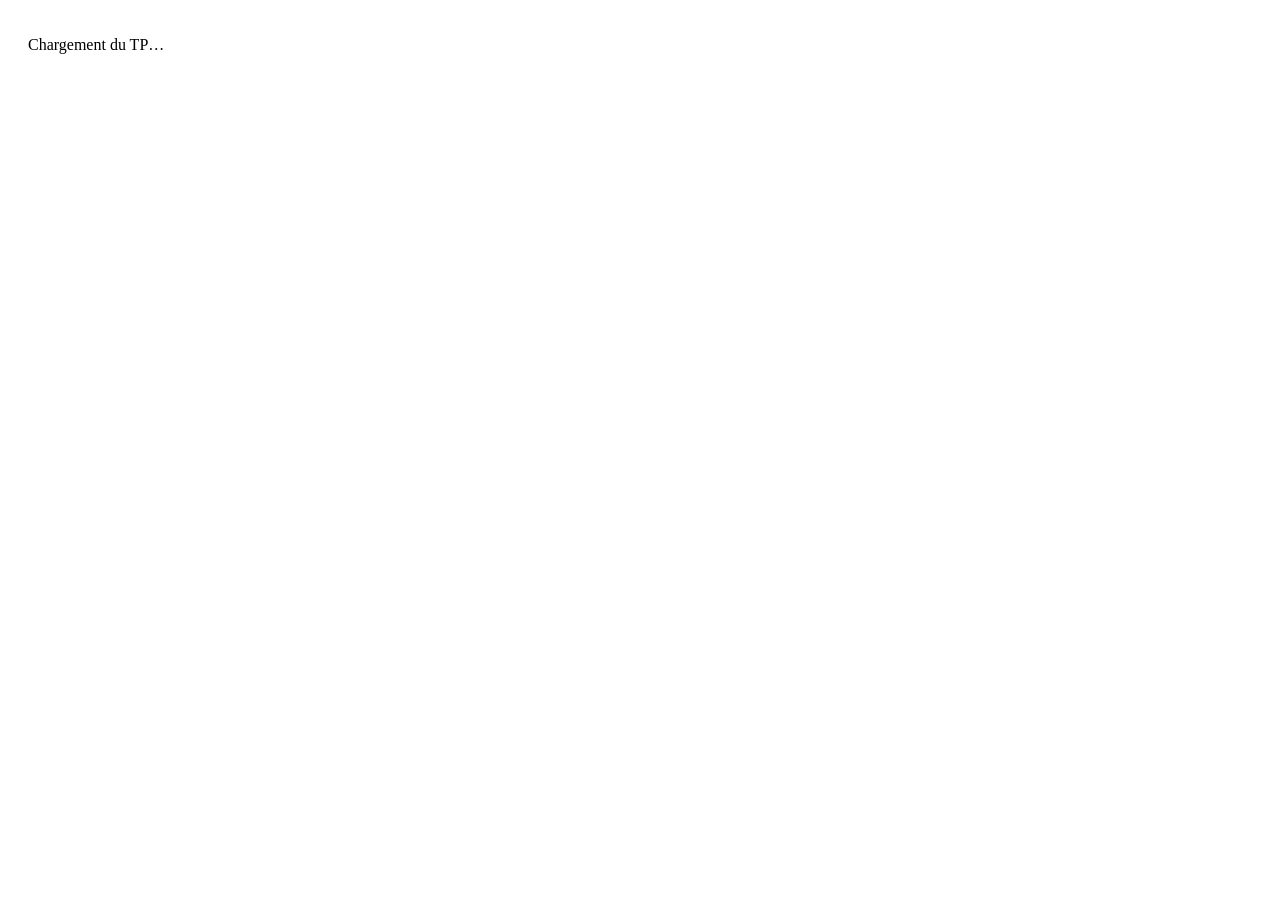
==== index.html @ 58977bc2 "Add files via upload" ====
<!doctype html>
<html lang="fr">
<head>
<meta charset="utf-8">
<meta name="viewport" content="width=device-width,initial-scale=1">
<title>TP documentaire n°1 – CAP Électricien</title>
<meta name="description" content="TP documentaire en autonomie : préparer une installation électrique en sécurité (CAP Électricien, GRETA GIP FIPAN).">
<link rel="stylesheet" href="css/style.css">
</head>
<body>
<div id="app"><p style="padding:20px">Chargement du TP…</p></div>
<noscript><p style="padding:20px">Ce TP a besoin de JavaScript pour fonctionner.</p></noscript>
<script src="js/qrcode.js"></script>
<script src="js/data.js"></script>
<script src="js/app.js"></script>
</body>
</html>
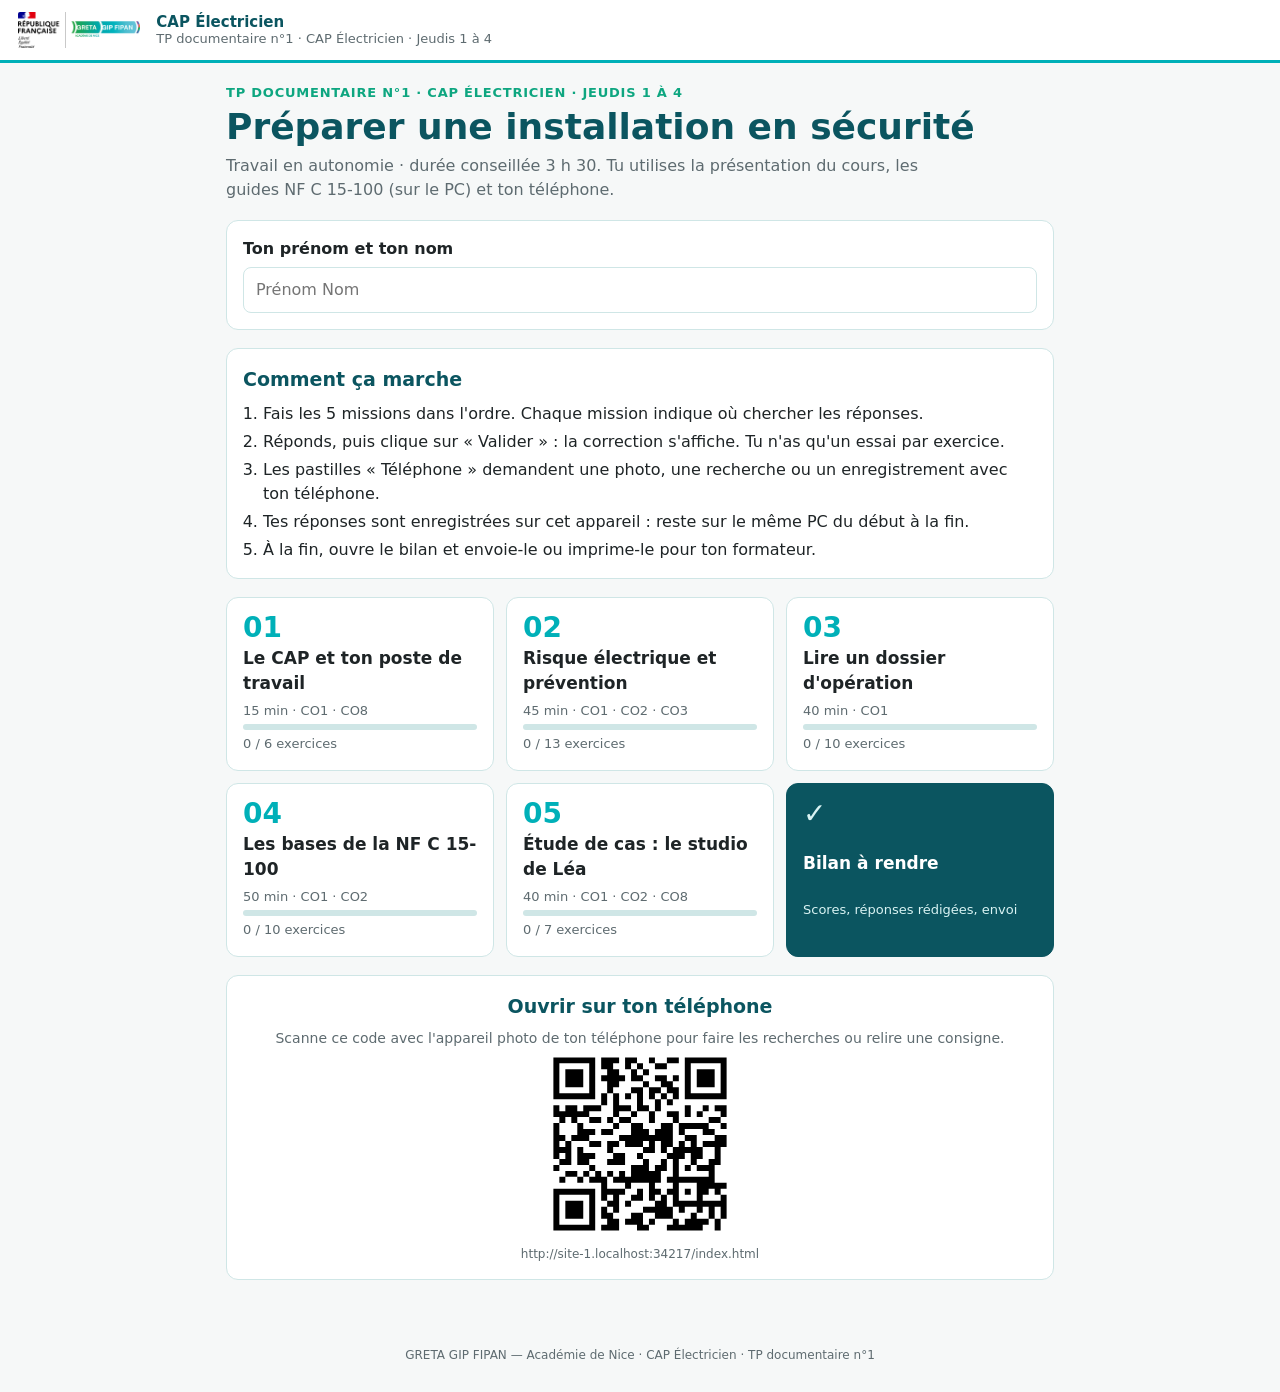
==== commit 23c016bd: "Add files via upload" ====
--- a/index.html
+++ b/index.html
@@ -5,13 +5,13 @@
 <meta name="viewport" content="width=device-width,initial-scale=1">
 <title>TP documentaire n°1 – CAP Électricien</title>
 <meta name="description" content="TP documentaire en autonomie : préparer une installation électrique en sécurité (CAP Électricien, GRETA GIP FIPAN).">
-<link rel="stylesheet" href="css/style.css">
+<link rel="stylesheet" href="style.css">
 </head>
 <body>
 <div id="app"><p style="padding:20px">Chargement du TP…</p></div>
 <noscript><p style="padding:20px">Ce TP a besoin de JavaScript pour fonctionner.</p></noscript>
-<script src="js/qrcode.js"></script>
-<script src="js/data.js"></script>
-<script src="js/app.js"></script>
+<script src="qrcode.js"></script>
+<script src="data.js"></script>
+<script src="app.js"></script>
 </body>
 </html>
--- a/style.css
+++ b/style.css
@@ -0,0 +1,116 @@
+/* Charte GRETA GIP FIPAN – cours CAP Électricien */
+:root{
+  --ink:#1e2426; --teal:#0b5560; --cyan:#00b0b8; --green:#0ea680; --grey:#5e6b70;
+  --pale:#e6f6f5; --line:#cfe6e6; --bg:#f6f8f8; --card:#fff;
+  --good:#1f8a4c; --goodbg:#e8f5ec; --bad:#c0392b; --badbg:#fdecea; --warn:#8a5a00; --warnbg:#fff4e0;
+  --f:"Segoe UI",system-ui,-apple-system,Roboto,Arial,sans-serif;
+}
+@media (prefers-color-scheme:dark){:root:not([data-theme="light"]){
+  --ink:#e6ecec; --teal:#6fd0d6; --cyan:#3cc6cc; --green:#3fcf9f; --grey:#9eacb0;
+  --pale:#17302f; --line:#2c4646; --bg:#0f1516; --card:#172021;
+  --good:#5fd08f; --goodbg:#16301f; --bad:#ff8a7a; --badbg:#3a1d1a; --warn:#f2c46b; --warnbg:#342611; color-scheme:dark}}
+*{box-sizing:border-box}
+html,body{margin:0}
+body{background:var(--bg);color:var(--ink);font-family:var(--f);font-size:16px;line-height:1.5}
+a{color:var(--teal)}
+.top{display:flex;align-items:center;gap:14px;padding:10px 16px;background:var(--card);border-bottom:3px solid var(--cyan);position:sticky;top:0;z-index:5}
+.brand img{height:40px;display:block;background:#fff;border-radius:4px;padding:2px}
+.toptxt{display:flex;flex-direction:column;line-height:1.2;min-width:0}
+.toptxt strong{color:var(--teal);font-size:15px}
+.toptxt span{color:var(--grey);font-size:13px;white-space:nowrap;overflow:hidden;text-overflow:ellipsis}
+.wrap{max-width:860px;margin:0 auto;padding:20px 16px 48px;display:grid;gap:18px}
+.hero h1{font-size:clamp(26px,5vw,36px);line-height:1.1;margin:4px 0 8px;color:var(--teal)}
+.eyebrow{margin:0;font-size:13px;font-weight:700;letter-spacing:.06em;text-transform:uppercase;color:var(--green)}
+.lead{margin:0;color:var(--grey);max-width:68ch}
+.src{margin:10px 0 0;padding:10px 12px;background:var(--pale);border-radius:8px;font-size:14px}
+.card{background:var(--card);border:1px solid var(--line);border-radius:12px;padding:16px}
+.card h2{margin:0 0 8px;font-size:19px;color:var(--teal)}
+.lab{display:block;font-weight:600;margin-bottom:6px}
+input[type=text],textarea,select{width:100%;font:inherit;padding:10px 12px;border:1px solid var(--line);border-radius:8px;background:var(--card);color:var(--ink)}
+input:focus-visible,textarea:focus-visible,select:focus-visible,button:focus-visible,a:focus-visible{outline:3px solid var(--cyan);outline-offset:2px}
+.rules ol{margin:0;padding-left:20px;display:grid;gap:4px}
+.mgrid{display:grid;grid-template-columns:repeat(auto-fill,minmax(240px,1fr));gap:12px}
+.mcard{display:grid;gap:4px;padding:16px;background:var(--card);border:1px solid var(--line);border-radius:12px;text-decoration:none;color:var(--ink);transition:border-color .15s}
+.mcard:hover{border-color:var(--cyan)}
+.mcard.full{border-color:var(--green);background:var(--goodbg)}
+.mcard.bilan{background:var(--teal);border-color:var(--teal);color:#fff}
+.mcard.bilan .mm,.mcard.bilan .mn{color:#d9f3f3}
+.mn{font-size:28px;font-weight:800;color:var(--cyan);line-height:1}
+.mt{font-weight:700;font-size:17px}
+.mm{font-size:13px;color:var(--grey)}
+.bar{display:block;height:6px;background:var(--line);border-radius:3px;overflow:hidden}
+.bar i{display:block;height:100%;background:var(--green);border-radius:3px}
+.qr{display:grid;justify-items:center;text-align:center}
+.qrimg{width:190px;height:190px;background:#fff;padding:6px;border-radius:8px}
+.qrimg svg{width:100%;height:100%}
+.url{font-size:12px;color:var(--grey);word-break:break-all;margin:6px 0 0}
+.hint{font-size:14px;color:var(--grey);margin:0}
+.warn{color:var(--warn)}
+.prog{position:sticky;top:64px;z-index:4;background:var(--bg);padding:6px 0;display:grid;gap:4px}
+.ptxt{font-size:13px;color:var(--grey)}
+.ex{background:var(--card);border:1px solid var(--line);border-left:5px solid var(--cyan);border-radius:12px;padding:16px;display:grid;gap:10px}
+.ex.done{border-left-color:var(--green)}
+.ex h3{margin:0;font-size:17px;line-height:1.35}
+.exhead{display:flex;flex-wrap:wrap;gap:6px;align-items:center}
+.exnum{display:inline-grid;place-items:center;width:30px;height:30px;border-radius:50%;background:var(--cyan);color:#fff;font-weight:800}
+.tag{font-size:12px;font-weight:700;padding:3px 9px;border-radius:999px;background:var(--pale);color:var(--teal)}
+.tag.phone{background:var(--warnbg);color:var(--warn)}
+.tag.search{background:#e3ecf7;color:#2d5f95}
+.tag.score{background:var(--goodbg);color:var(--good);margin-left:auto}
+.research{margin:0;padding:8px 12px;border-radius:8px;background:#e3ecf7;color:#1f466f;font-size:14px}
+@media (prefers-color-scheme:dark){:root:not([data-theme="light"]) .research,:root:not([data-theme="light"]) .tag.search{background:#1b2a3c;color:#9cc2ee}}
+.schema{width:100%;height:auto;background:#fff;border-radius:8px;border:1px solid var(--line)}
+.exbody{display:grid;gap:8px}
+.opt{display:flex;gap:10px;align-items:flex-start;padding:10px 12px;border:1px solid var(--line);border-radius:8px;cursor:pointer}
+.opt input{margin-top:3px;width:18px;height:18px;flex:none}
+.opt.step{border-style:dashed}
+.good{background:var(--goodbg)!important;border-color:var(--good)!important}
+.bad{background:var(--badbg)!important;border-color:var(--bad)!important}
+.fix{color:var(--good);font-weight:600;font-size:14px;margin:0}
+.numrow{display:flex;gap:8px;align-items:center;max-width:280px;padding:4px;border-radius:8px;border:1px solid transparent}
+.num{max-width:180px}
+.unit{color:var(--grey);font-weight:600}
+.tfrow,.mrow,.genrow{display:grid;gap:8px;padding:10px 12px;border:1px solid var(--line);border-radius:8px}
+.tfrow{grid-template-columns:1fr auto;align-items:center}
+.tfrow .fix{grid-column:1/-1}
+.genrow p{margin:0}
+.mrow{grid-template-columns:minmax(0,1fr) minmax(0,1.3fr);align-items:center}
+.mrow .fix{grid-column:1/-1}
+.mrow.img{grid-template-columns:150px 1fr}
+.sym{width:150px;height:100px;object-fit:contain;background:#fff;border-radius:6px;border:1px solid var(--line)}
+.ml{font-weight:600}
+@media (max-width:560px){.mrow,.mrow.img,.tfrow{grid-template-columns:1fr}.sym{width:100%;height:110px}}
+.seg{display:inline-flex;flex-wrap:wrap;gap:6px}
+.segb,button,.btn{font:inherit;font-weight:600;padding:9px 16px;border-radius:8px;border:1px solid var(--line);background:var(--card);color:var(--ink);cursor:pointer;text-decoration:none;display:inline-block}
+.segb[aria-pressed="true"]{background:var(--teal);border-color:var(--teal);color:#fff}
+button:disabled{opacity:.6;cursor:default}
+.primary{background:var(--teal)!important;border-color:var(--teal)!important;color:#fff!important}
+.danger{background:var(--bad);border-color:var(--bad);color:#fff}
+.actions{display:flex;flex-wrap:wrap;gap:10px;align-items:center}
+.msg{margin:0;font-size:14px;color:var(--warn)}
+.explain{margin:0;padding:10px 12px;background:var(--pale);border-radius:8px;font-size:14px}
+.order{margin:0;padding-left:0;list-style:none;display:grid;gap:6px;counter-reset:o}
+.order li{display:flex;gap:10px;align-items:center;padding:8px 10px;border:1px solid var(--line);border-radius:8px;flex-wrap:wrap}
+.order li::before{counter-increment:o;content:counter(o);display:inline-grid;place-items:center;width:24px;height:24px;border-radius:50%;background:var(--pale);color:var(--teal);font-weight:800;flex:none}
+.ot{flex:1;min-width:150px}
+.obtn{display:flex;gap:4px}
+.obtn button{padding:6px 10px}
+.notelab{font-weight:600;font-size:14px;margin-top:4px}
+.next{display:flex;justify-content:space-between;gap:10px;flex-wrap:wrap}
+.bt{width:100%;border-collapse:collapse;font-size:15px}
+.bt th,.bt td{padding:8px 10px;border-bottom:1px solid var(--line);text-align:left}
+.bt th{font-size:12px;text-transform:uppercase;letter-spacing:.05em;color:var(--grey)}
+.bt td.n{font-variant-numeric:tabular-nums;white-space:nowrap}
+.bt tr.tot td{font-weight:800;border-bottom:0}
+.lvl{font-weight:700;padding:2px 8px;border-radius:999px}
+.lvl.a{background:var(--goodbg);color:var(--good)}.lvl.b{background:var(--warnbg);color:var(--warn)}.lvl.c{background:var(--badbg);color:var(--bad)}
+.btxt{white-space:pre-wrap;font-family:ui-monospace,Consolas,monospace;font-size:13px;margin:0;max-height:420px;overflow:auto;background:var(--bg);padding:12px;border-radius:8px}
+.reset summary{cursor:pointer;color:var(--grey);font-size:14px}
+.reset{display:grid;gap:8px}
+.foot{text-align:center;font-size:12px;color:var(--grey);padding:18px 16px 28px}
+@media print{
+  .top,.actions,.reset,.next,.prog,.foot{display:none!important}
+  body{background:#fff;color:#000}
+  .card,.ex{border-color:#bbb}
+  .btxt{max-height:none;background:#fff;border:1px solid #ccc}
+}
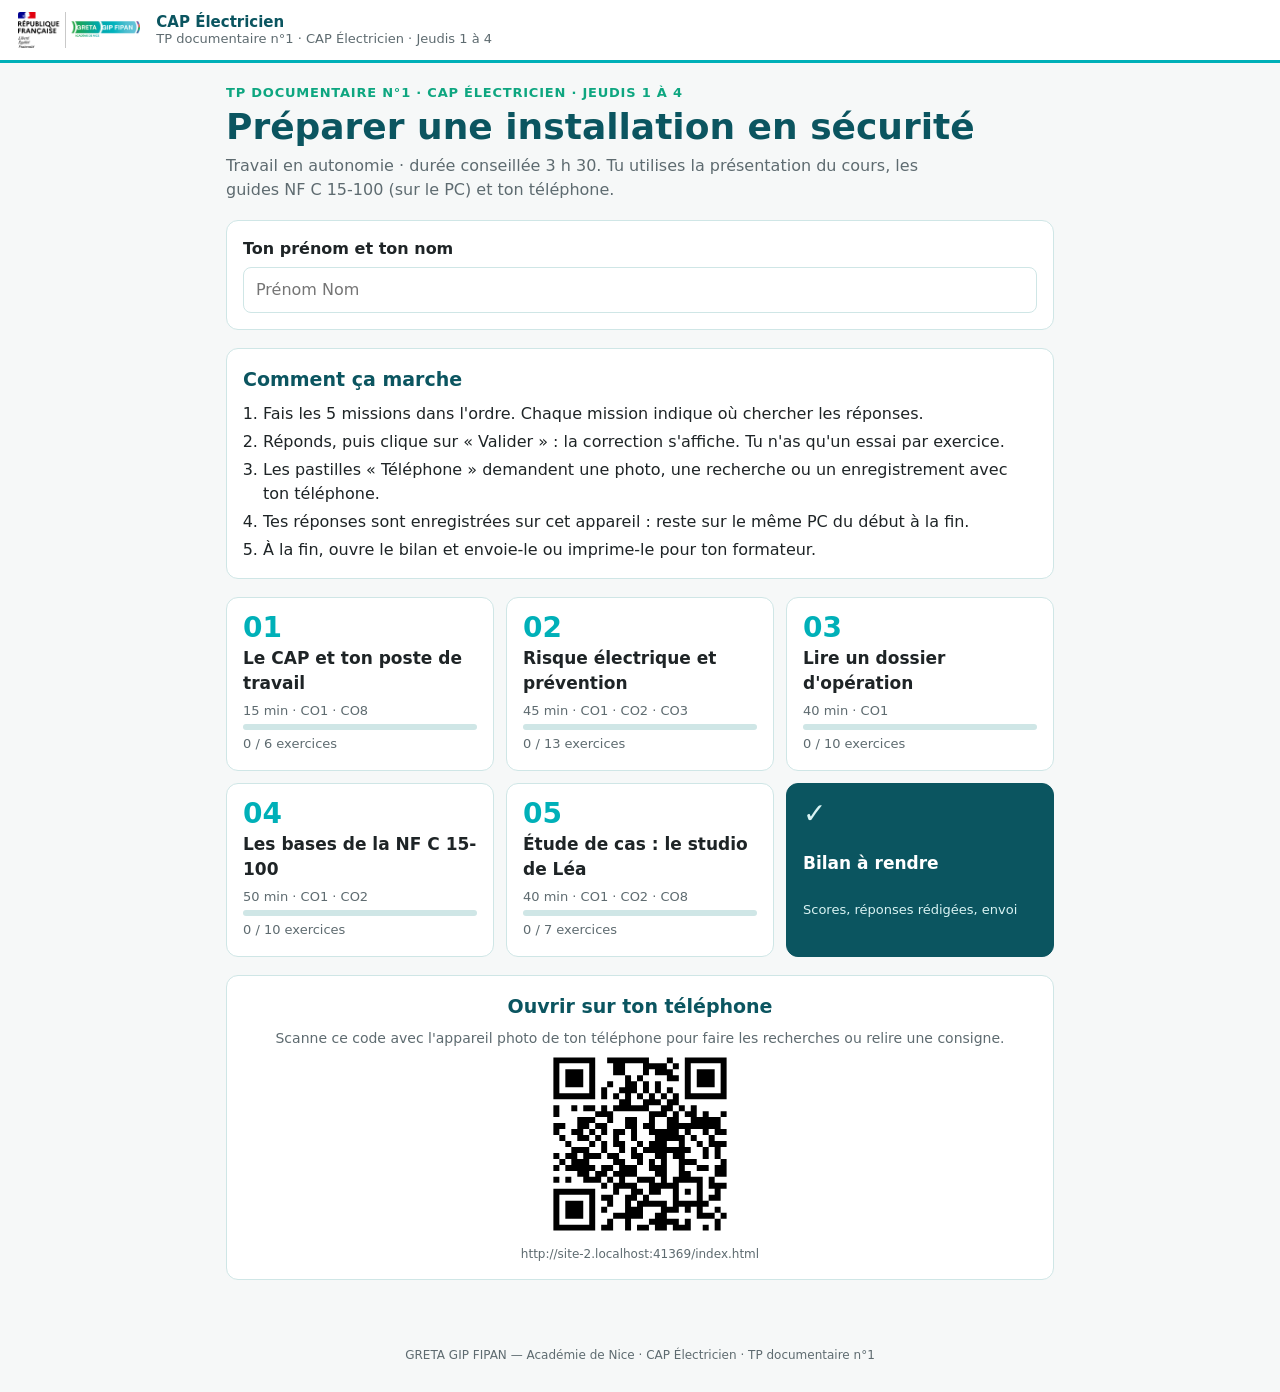
==== commit 302551da: "Add files via upload" ====
--- a/index.html
+++ b/index.html
@@ -12,6 +12,7 @@
 <noscript><p style="padding:20px">Ce TP a besoin de JavaScript pour fonctionner.</p></noscript>
 <script src="qrcode.js"></script>
 <script src="data.js"></script>
+<script src="config.js"></script>
 <script src="app.js"></script>
 </body>
 </html>
--- a/style.css
+++ b/style.css
@@ -114,3 +114,6 @@
   .card,.ex{border-color:#bbb}
   .btxt{max-height:none;background:#fff;border:1px solid #ccc}
 }
+.msg.ok{color:var(--good);font-weight:600}.msg.info{color:var(--grey)}
+.send .big{font-size:17px;padding:12px 22px;margin:4px 0 10px}
+@media print{.send{display:none}}
